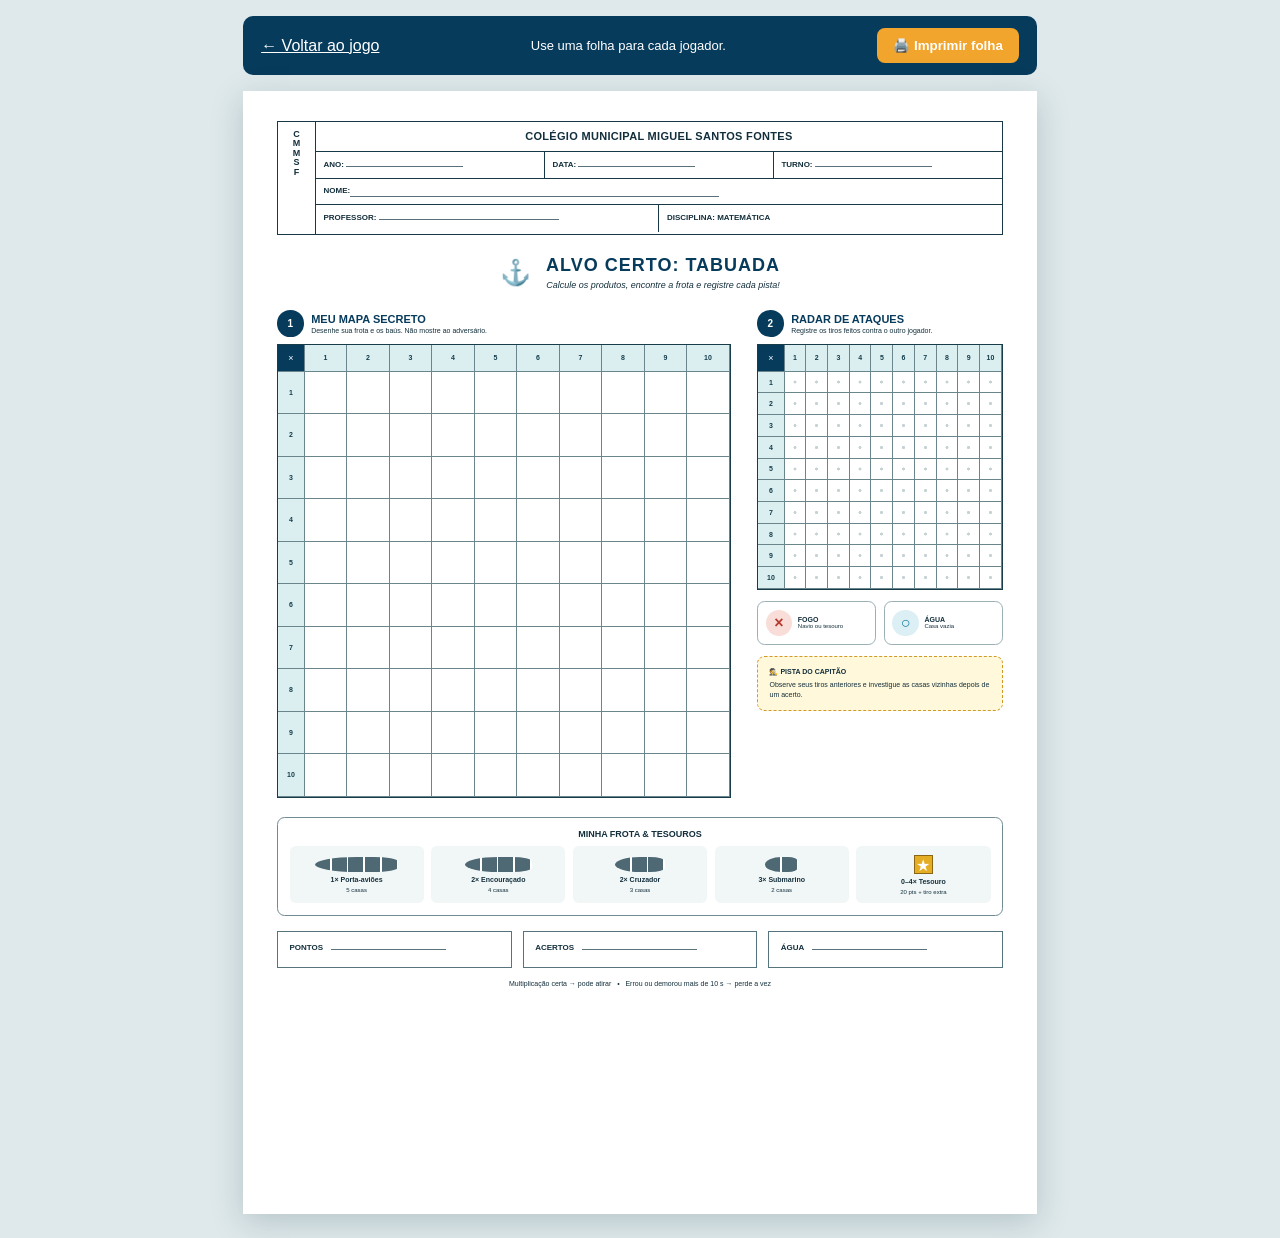
==== folha-impressao.html @ 8a17a566 "Add printable attack tracking board" ====
<!doctype html>
<html lang="pt-BR">
<head>
  <meta charset="utf-8">
  <meta name="viewport" content="width=device-width, initial-scale=1">
  <title>Alvo Certo: Tabuada — Folha de Jogo</title>
  <link rel="stylesheet" href="folha-impressao.css">
</head>
<body>
  <div class="toolbar" role="region" aria-label="Controles de impressão">
    <a href="index.html">← Voltar ao jogo</a>
    <p>Use uma folha para cada jogador.</p>
    <button type="button" onclick="window.print()">🖨️ Imprimir folha</button>
  </div>

  <main class="sheet">
    <header class="school-header">
      <div class="monogram">C<br>M<br>M<br>S<br>F</div>
      <div class="school-fields">
        <h1>COLÉGIO MUNICIPAL MIGUEL SANTOS FONTES</h1>
        <div class="fields-row"><span>ANO: <i></i></span><span>DATA: <i></i></span><span>TURNO: <i></i></span></div>
        <div class="wide-field">NOME: <i></i></div>
        <div class="fields-row"><span>PROFESSOR: <i></i></span><span>DISCIPLINA: <b>MATEMÁTICA</b></span></div>
      </div>
    </header>

    <section class="title-block">
      <div class="anchor">⚓</div>
      <div><h2>ALVO CERTO: TABUADA</h2><p>Calcule os produtos, encontre a frota e registre cada pista!</p></div>
    </section>

    <div class="boards-layout">
      <section class="own-board-panel">
        <div class="panel-heading"><span>1</span><div><h3>MEU MAPA SECRETO</h3><p>Desenhe sua frota e os baús. Não mostre ao adversário.</p></div></div>
        <div class="multiplication-board large-board" data-board aria-label="Meu mapa secreto"></div>
      </section>

      <aside class="radar-panel">
        <div class="panel-heading"><span>2</span><div><h3>RADAR DE ATAQUES</h3><p>Registre os tiros feitos contra o outro jogador.</p></div></div>
        <div class="multiplication-board radar-board" data-board aria-label="Radar de ataques ao adversário"></div>
        <div class="radar-legend" aria-label="Legenda do radar">
          <div><i class="mark fire">×</i><span><b>FOGO</b><small>Navio ou tesouro</small></span></div>
          <div><i class="mark water">○</i><span><b>ÁGUA</b><small>Casa vazia</small></span></div>
        </div>
        <div class="strategy-note"><b>🕵️ PISTA DO CAPITÃO</b><p>Observe seus tiros anteriores e investigue as casas vizinhas depois de um acerto.</p></div>
      </aside>
    </div>

    <section class="fleet-section">
      <h3>MINHA FROTA &amp; TESOUROS</h3>
      <div class="fleet-list">
        <div><span class="ship-shape five"></span><b>1× Porta-aviões</b><small>5 casas</small></div>
        <div><span class="ship-shape four"></span><b>2× Encouraçado</b><small>4 casas</small></div>
        <div><span class="ship-shape three"></span><b>2× Cruzador</b><small>3 casas</small></div>
        <div><span class="ship-shape two"></span><b>3× Submarino</b><small>2 casas</small></div>
        <div><span class="treasure-shape">★</span><b>0–4× Tesouro</b><small>20 pts + tiro extra</small></div>
      </div>
    </section>

    <footer class="score-section">
      <div><span>PONTOS</span><i></i></div><div><span>ACERTOS</span><i></i></div><div><span>ÁGUA</span><i></i></div>
      <p>Multiplicação certa → pode atirar &nbsp; • &nbsp; Errou ou demorou mais de 10 s → perde a vez</p>
    </footer>
  </main>

  <script>
    document.querySelectorAll('[data-board]').forEach((board) => {
      board.insertAdjacentHTML('beforeend', '<span class="corner">×</span>');
      for (let column = 1; column <= 10; column += 1) board.insertAdjacentHTML('beforeend', `<b class="column-label">${column}</b>`);
      for (let row = 1; row <= 10; row += 1) {
        board.insertAdjacentHTML('beforeend', `<b class="row-label">${row}</b>`);
        for (let column = 1; column <= 10; column += 1) {
          board.insertAdjacentHTML('beforeend', `<span class="board-cell" aria-label="${row} vezes ${column}"></span>`);
        }
      }
    });
  </script>
</body>
</html>
---- folha-impressao.css ----
*{box-sizing:border-box}body{margin:0;background:#dfe9eb;color:#132f3c;font-family:Arial,sans-serif}.toolbar{max-width:210mm;margin:16px auto;padding:12px 18px;display:flex;align-items:center;gap:20px;background:#073b5c;color:#fff;border-radius:10px}.toolbar a{color:#fff}.toolbar p{margin:0;flex:1;text-align:center;font-size:13px}.toolbar button{border:0;border-radius:8px;padding:10px 16px;background:#f2a52d;color:#fff;font-weight:700;cursor:pointer}.sheet{width:210mm;min-height:297mm;margin:0 auto 24px;padding:8mm 9mm;background:#fff;box-shadow:0 8px 30px #173a4a35}.school-header{height:30mm;display:flex;border:1.5px solid #183845}.monogram{width:10mm;padding-top:2mm;text-align:center;border-right:1.5px solid #183845;font-size:9px;font-weight:700;line-height:1.05}.school-fields{flex:1}.school-fields h1{height:8mm;margin:0;padding:2mm;text-align:center;border-bottom:1px solid #183845;font-size:11px;letter-spacing:.3px}.fields-row,.wide-field{height:7mm;display:flex;border-bottom:1px solid #183845;font-size:8px;font-weight:700}.fields-row:last-child{border:0}.fields-row span{flex:1;padding:2mm;border-right:1px solid #183845}.fields-row span:last-child{border:0}.wide-field{padding:2mm}.school-fields i,.score-section i{display:inline-block;min-width:55%;border-bottom:1px solid #58717b}.title-block{height:20mm;display:flex;align-items:center;justify-content:center;gap:4mm;text-align:center}.anchor{font-size:25px}.title-block h2{margin:0;color:#073b5c;font-size:18px;letter-spacing:1px}.title-block p{margin:1mm 0 0;font-size:9px;font-style:italic}.boards-layout{display:grid;grid-template-columns:1.4fr .75fr;gap:7mm;align-items:start}.panel-heading{display:flex;align-items:center;gap:2mm;margin-bottom:2mm}.panel-heading>span{width:7mm;height:7mm;display:grid;place-items:center;border-radius:50%;background:#073b5c;color:#fff;font-size:10px;font-weight:700}.panel-heading h3{margin:0;color:#073b5c;font-size:11px}.panel-heading p{margin:.5mm 0 0;font-size:7px}.multiplication-board{display:grid;grid-template-columns:7mm repeat(10,1fr);grid-template-rows:7mm repeat(10,1fr);border:1.5px solid #173c4a;background:#fff}.large-board{width:120mm;height:120mm}.radar-board{width:65mm;height:65mm}.corner,.column-label,.row-label,.board-cell{display:grid;place-items:center;border-right:.35mm solid #6b858c;border-bottom:.35mm solid #6b858c}.corner{background:#073b5c;color:#fff;font-size:9px}.column-label,.row-label{background:#dceff0;color:#123c4c;font-size:7px}.board-cell{background:#fff}.radar-board .board-cell{background-image:radial-gradient(circle at center,#c5d3d5 .35mm,transparent .45mm)}.radar-legend{display:grid;grid-template-columns:1fr 1fr;gap:2mm;margin-top:3mm}.radar-legend>div{display:flex;align-items:center;gap:1.5mm;padding:2mm;border:1px solid #9ab0b5;border-radius:2mm}.mark{width:7mm;height:7mm;display:grid;place-items:center;border-radius:50%;font-style:normal;font-size:16px;font-weight:700}.fire{color:#b73b2e;background:#f9ddd8}.water{color:#167c9c;background:#dceff5}.radar-legend b,.radar-legend small{display:block;font-size:7px}.radar-legend small{font-size:6px;font-weight:400}.strategy-note{margin-top:3mm;padding:3mm;border:1px dashed #d09a29;border-radius:2mm;background:#fff8db;font-size:7px}.strategy-note p{margin:1mm 0 0;line-height:1.35}.fleet-section{margin-top:5mm;padding:3mm;border:1px solid #718b93;border-radius:2mm}.fleet-section h3{margin:0 0 2mm;text-align:center;font-size:9px}.fleet-list{display:grid;grid-template-columns:repeat(5,1fr);gap:2mm}.fleet-list>div{min-height:15mm;padding:2mm;display:flex;flex-direction:column;align-items:center;justify-content:center;gap:1mm;background:#f1f6f6;border-radius:1.5mm;text-align:center}.fleet-list b{font-size:7px}.fleet-list small{font-size:6px}.ship-shape{height:4mm;display:block;background:repeating-linear-gradient(90deg,#4e6974 0,#4e6974 4mm,#fff 4mm,#fff 4.4mm);border-radius:50% 30% 30% 50%}.five{width:22mm}.four{width:17.6mm}.three{width:13.2mm}.two{width:8.8mm}.treasure-shape{width:5mm;height:5mm;display:grid;place-items:center;background:#e5ad23;color:#fff;border:1px solid #8b6715}.score-section{margin-top:4mm;display:grid;grid-template-columns:repeat(3,1fr);gap:3mm;font-size:8px;font-weight:700}.score-section>div{height:10mm;padding:3mm;border:1px solid #56747e}.score-section p{grid-column:1/-1;margin:0;text-align:center;font-size:7px;font-weight:400}.score-section i{margin-left:2mm}
@page{size:A4 portrait;margin:0}@media print{body{background:#fff}.toolbar{display:none}.sheet{margin:0;box-shadow:none;width:210mm;height:297mm;min-height:0;break-after:page}*{-webkit-print-color-adjust:exact;print-color-adjust:exact}}@media screen and (max-width:820px){.toolbar{margin:0;border-radius:0}.sheet{transform-origin:top left}.boards-layout{grid-template-columns:1fr}.sheet{width:100%;min-height:auto}.large-board{width:min(100%,120mm);height:auto;aspect-ratio:1}.radar-board{width:min(100%,80mm);height:auto;aspect-ratio:1}.fleet-list{grid-template-columns:repeat(2,1fr)}}
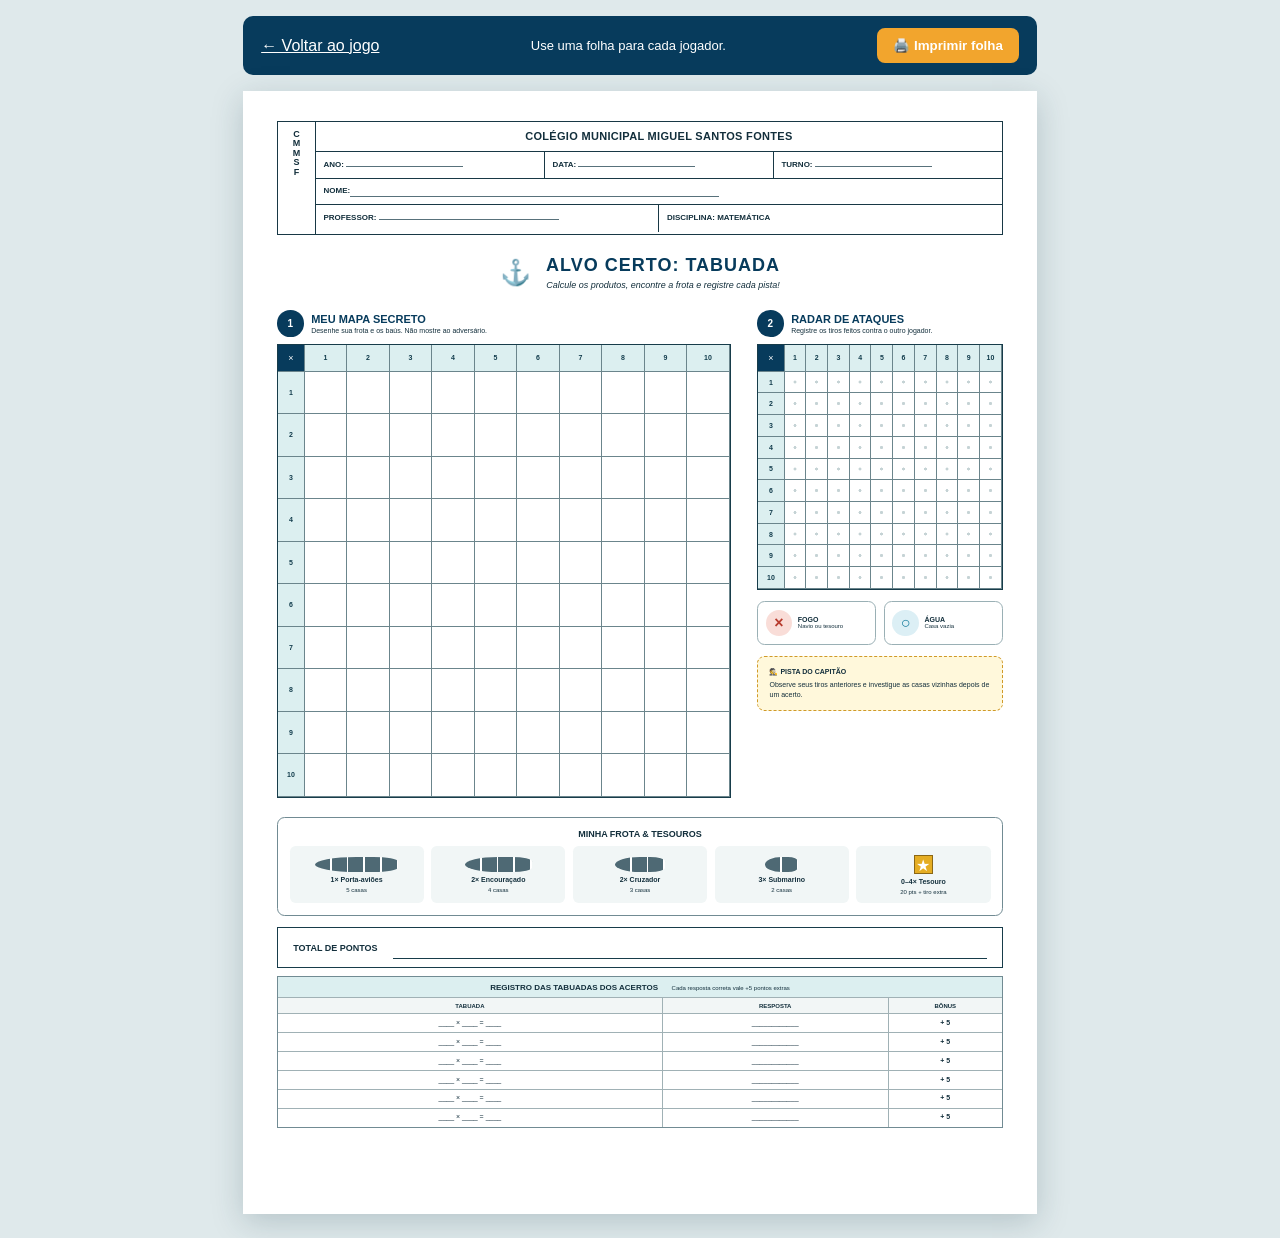
==== commit 5d556a69: "Make multiplication a post-hit bonus" ====
--- a/folha-impressao.html
+++ b/folha-impressao.html
@@ -57,10 +57,21 @@
       </div>
     </section>
 
-    <footer class="score-section">
-      <div><span>PONTOS</span><i></i></div><div><span>ACERTOS</span><i></i></div><div><span>ÁGUA</span><i></i></div>
-      <p>Multiplicação certa → pode atirar &nbsp; • &nbsp; Errou ou demorou mais de 10 s → perde a vez</p>
-    </footer>
+    <section class="score-section">
+      <div class="total-score"><b>TOTAL DE PONTOS</b><span></span></div>
+      <div class="multiplication-log">
+        <h3>REGISTRO DAS TABUADAS DOS ACERTOS <small>Cada resposta correta vale +5 pontos extras</small></h3>
+        <div class="log-grid">
+          <b>TABUADA</b><b>RESPOSTA</b><b>BÔNUS</b>
+          <span>____ × ____ = ____</span><span>____________</span><span>+ 5</span>
+          <span>____ × ____ = ____</span><span>____________</span><span>+ 5</span>
+          <span>____ × ____ = ____</span><span>____________</span><span>+ 5</span>
+          <span>____ × ____ = ____</span><span>____________</span><span>+ 5</span>
+          <span>____ × ____ = ____</span><span>____________</span><span>+ 5</span>
+          <span>____ × ____ = ____</span><span>____________</span><span>+ 5</span>
+        </div>
+      </div>
+    </section>
   </main>
 
   <script>
--- a/folha-impressao.css
+++ b/folha-impressao.css
@@ -1,2 +1,2 @@
-*{box-sizing:border-box}body{margin:0;background:#dfe9eb;color:#132f3c;font-family:Arial,sans-serif}.toolbar{max-width:210mm;margin:16px auto;padding:12px 18px;display:flex;align-items:center;gap:20px;background:#073b5c;color:#fff;border-radius:10px}.toolbar a{color:#fff}.toolbar p{margin:0;flex:1;text-align:center;font-size:13px}.toolbar button{border:0;border-radius:8px;padding:10px 16px;background:#f2a52d;color:#fff;font-weight:700;cursor:pointer}.sheet{width:210mm;min-height:297mm;margin:0 auto 24px;padding:8mm 9mm;background:#fff;box-shadow:0 8px 30px #173a4a35}.school-header{height:30mm;display:flex;border:1.5px solid #183845}.monogram{width:10mm;padding-top:2mm;text-align:center;border-right:1.5px solid #183845;font-size:9px;font-weight:700;line-height:1.05}.school-fields{flex:1}.school-fields h1{height:8mm;margin:0;padding:2mm;text-align:center;border-bottom:1px solid #183845;font-size:11px;letter-spacing:.3px}.fields-row,.wide-field{height:7mm;display:flex;border-bottom:1px solid #183845;font-size:8px;font-weight:700}.fields-row:last-child{border:0}.fields-row span{flex:1;padding:2mm;border-right:1px solid #183845}.fields-row span:last-child{border:0}.wide-field{padding:2mm}.school-fields i,.score-section i{display:inline-block;min-width:55%;border-bottom:1px solid #58717b}.title-block{height:20mm;display:flex;align-items:center;justify-content:center;gap:4mm;text-align:center}.anchor{font-size:25px}.title-block h2{margin:0;color:#073b5c;font-size:18px;letter-spacing:1px}.title-block p{margin:1mm 0 0;font-size:9px;font-style:italic}.boards-layout{display:grid;grid-template-columns:1.4fr .75fr;gap:7mm;align-items:start}.panel-heading{display:flex;align-items:center;gap:2mm;margin-bottom:2mm}.panel-heading>span{width:7mm;height:7mm;display:grid;place-items:center;border-radius:50%;background:#073b5c;color:#fff;font-size:10px;font-weight:700}.panel-heading h3{margin:0;color:#073b5c;font-size:11px}.panel-heading p{margin:.5mm 0 0;font-size:7px}.multiplication-board{display:grid;grid-template-columns:7mm repeat(10,1fr);grid-template-rows:7mm repeat(10,1fr);border:1.5px solid #173c4a;background:#fff}.large-board{width:120mm;height:120mm}.radar-board{width:65mm;height:65mm}.corner,.column-label,.row-label,.board-cell{display:grid;place-items:center;border-right:.35mm solid #6b858c;border-bottom:.35mm solid #6b858c}.corner{background:#073b5c;color:#fff;font-size:9px}.column-label,.row-label{background:#dceff0;color:#123c4c;font-size:7px}.board-cell{background:#fff}.radar-board .board-cell{background-image:radial-gradient(circle at center,#c5d3d5 .35mm,transparent .45mm)}.radar-legend{display:grid;grid-template-columns:1fr 1fr;gap:2mm;margin-top:3mm}.radar-legend>div{display:flex;align-items:center;gap:1.5mm;padding:2mm;border:1px solid #9ab0b5;border-radius:2mm}.mark{width:7mm;height:7mm;display:grid;place-items:center;border-radius:50%;font-style:normal;font-size:16px;font-weight:700}.fire{color:#b73b2e;background:#f9ddd8}.water{color:#167c9c;background:#dceff5}.radar-legend b,.radar-legend small{display:block;font-size:7px}.radar-legend small{font-size:6px;font-weight:400}.strategy-note{margin-top:3mm;padding:3mm;border:1px dashed #d09a29;border-radius:2mm;background:#fff8db;font-size:7px}.strategy-note p{margin:1mm 0 0;line-height:1.35}.fleet-section{margin-top:5mm;padding:3mm;border:1px solid #718b93;border-radius:2mm}.fleet-section h3{margin:0 0 2mm;text-align:center;font-size:9px}.fleet-list{display:grid;grid-template-columns:repeat(5,1fr);gap:2mm}.fleet-list>div{min-height:15mm;padding:2mm;display:flex;flex-direction:column;align-items:center;justify-content:center;gap:1mm;background:#f1f6f6;border-radius:1.5mm;text-align:center}.fleet-list b{font-size:7px}.fleet-list small{font-size:6px}.ship-shape{height:4mm;display:block;background:repeating-linear-gradient(90deg,#4e6974 0,#4e6974 4mm,#fff 4mm,#fff 4.4mm);border-radius:50% 30% 30% 50%}.five{width:22mm}.four{width:17.6mm}.three{width:13.2mm}.two{width:8.8mm}.treasure-shape{width:5mm;height:5mm;display:grid;place-items:center;background:#e5ad23;color:#fff;border:1px solid #8b6715}.score-section{margin-top:4mm;display:grid;grid-template-columns:repeat(3,1fr);gap:3mm;font-size:8px;font-weight:700}.score-section>div{height:10mm;padding:3mm;border:1px solid #56747e}.score-section p{grid-column:1/-1;margin:0;text-align:center;font-size:7px;font-weight:400}.score-section i{margin-left:2mm}
+*{box-sizing:border-box}body{margin:0;background:#dfe9eb;color:#132f3c;font-family:Arial,sans-serif}.toolbar{max-width:210mm;margin:16px auto;padding:12px 18px;display:flex;align-items:center;gap:20px;background:#073b5c;color:#fff;border-radius:10px}.toolbar a{color:#fff}.toolbar p{margin:0;flex:1;text-align:center;font-size:13px}.toolbar button{border:0;border-radius:8px;padding:10px 16px;background:#f2a52d;color:#fff;font-weight:700;cursor:pointer}.sheet{width:210mm;min-height:297mm;margin:0 auto 24px;padding:8mm 9mm;background:#fff;box-shadow:0 8px 30px #173a4a35}.school-header{height:30mm;display:flex;border:1.5px solid #183845}.monogram{width:10mm;padding-top:2mm;text-align:center;border-right:1.5px solid #183845;font-size:9px;font-weight:700;line-height:1.05}.school-fields{flex:1}.school-fields h1{height:8mm;margin:0;padding:2mm;text-align:center;border-bottom:1px solid #183845;font-size:11px;letter-spacing:.3px}.fields-row,.wide-field{height:7mm;display:flex;border-bottom:1px solid #183845;font-size:8px;font-weight:700}.fields-row:last-child{border:0}.fields-row span{flex:1;padding:2mm;border-right:1px solid #183845}.fields-row span:last-child{border:0}.wide-field{padding:2mm}.school-fields i,.score-section i{display:inline-block;min-width:55%;border-bottom:1px solid #58717b}.title-block{height:20mm;display:flex;align-items:center;justify-content:center;gap:4mm;text-align:center}.anchor{font-size:25px}.title-block h2{margin:0;color:#073b5c;font-size:18px;letter-spacing:1px}.title-block p{margin:1mm 0 0;font-size:9px;font-style:italic}.boards-layout{display:grid;grid-template-columns:1.4fr .75fr;gap:7mm;align-items:start}.panel-heading{display:flex;align-items:center;gap:2mm;margin-bottom:2mm}.panel-heading>span{width:7mm;height:7mm;display:grid;place-items:center;border-radius:50%;background:#073b5c;color:#fff;font-size:10px;font-weight:700}.panel-heading h3{margin:0;color:#073b5c;font-size:11px}.panel-heading p{margin:.5mm 0 0;font-size:7px}.multiplication-board{display:grid;grid-template-columns:7mm repeat(10,1fr);grid-template-rows:7mm repeat(10,1fr);border:1.5px solid #173c4a;background:#fff}.large-board{width:120mm;height:120mm}.radar-board{width:65mm;height:65mm}.corner,.column-label,.row-label,.board-cell{display:grid;place-items:center;border-right:.35mm solid #6b858c;border-bottom:.35mm solid #6b858c}.corner{background:#073b5c;color:#fff;font-size:9px}.column-label,.row-label{background:#dceff0;color:#123c4c;font-size:7px}.board-cell{background:#fff}.radar-board .board-cell{background-image:radial-gradient(circle at center,#c5d3d5 .35mm,transparent .45mm)}.radar-legend{display:grid;grid-template-columns:1fr 1fr;gap:2mm;margin-top:3mm}.radar-legend>div{display:flex;align-items:center;gap:1.5mm;padding:2mm;border:1px solid #9ab0b5;border-radius:2mm}.mark{width:7mm;height:7mm;display:grid;place-items:center;border-radius:50%;font-style:normal;font-size:16px;font-weight:700}.fire{color:#b73b2e;background:#f9ddd8}.water{color:#167c9c;background:#dceff5}.radar-legend b,.radar-legend small{display:block;font-size:7px}.radar-legend small{font-size:6px;font-weight:400}.strategy-note{margin-top:3mm;padding:3mm;border:1px dashed #d09a29;border-radius:2mm;background:#fff8db;font-size:7px}.strategy-note p{margin:1mm 0 0;line-height:1.35}.fleet-section{margin-top:5mm;padding:3mm;border:1px solid #718b93;border-radius:2mm}.fleet-section h3{margin:0 0 2mm;text-align:center;font-size:9px}.fleet-list{display:grid;grid-template-columns:repeat(5,1fr);gap:2mm}.fleet-list>div{min-height:15mm;padding:2mm;display:flex;flex-direction:column;align-items:center;justify-content:center;gap:1mm;background:#f1f6f6;border-radius:1.5mm;text-align:center}.fleet-list b{font-size:7px}.fleet-list small{font-size:6px}.ship-shape{height:4mm;display:block;background:repeating-linear-gradient(90deg,#4e6974 0,#4e6974 4mm,#fff 4mm,#fff 4.4mm);border-radius:50% 30% 30% 50%}.five{width:22mm}.four{width:17.6mm}.three{width:13.2mm}.two{width:8.8mm}.treasure-shape{width:5mm;height:5mm;display:grid;place-items:center;background:#e5ad23;color:#fff;border:1px solid #8b6715}.score-section{margin-top:3mm;font-size:8px}.total-score{height:11mm;padding:2.5mm 4mm;display:flex;align-items:center;border:1.5px solid #173c4a}.total-score b{white-space:nowrap;font-size:9px}.total-score span{height:6mm;flex:1;margin-left:4mm;border-bottom:1px solid #173c4a}.multiplication-log{margin-top:2mm;border:1px solid #718b93}.multiplication-log h3{margin:0;padding:1.5mm 2mm;background:#dceff0;text-align:center;font-size:8px}.multiplication-log h3 small{margin-left:3mm;font-size:6px;font-weight:400}.log-grid{display:grid;grid-template-columns:1.7fr 1fr .5fr}.log-grid>*{min-height:5mm;padding:1.2mm 2mm;border-top:.3mm solid #a0b1b5;border-right:.3mm solid #a0b1b5;text-align:center;font-size:7px}.log-grid>*:nth-child(3n){border-right:0}.log-grid b{min-height:4mm;background:#f2f6f6;font-size:6px}.log-grid span:nth-child(3n){font-weight:700}
 @page{size:A4 portrait;margin:0}@media print{body{background:#fff}.toolbar{display:none}.sheet{margin:0;box-shadow:none;width:210mm;height:297mm;min-height:0;break-after:page}*{-webkit-print-color-adjust:exact;print-color-adjust:exact}}@media screen and (max-width:820px){.toolbar{margin:0;border-radius:0}.sheet{transform-origin:top left}.boards-layout{grid-template-columns:1fr}.sheet{width:100%;min-height:auto}.large-board{width:min(100%,120mm);height:auto;aspect-ratio:1}.radar-board{width:min(100%,80mm);height:auto;aspect-ratio:1}.fleet-list{grid-template-columns:repeat(2,1fr)}}
